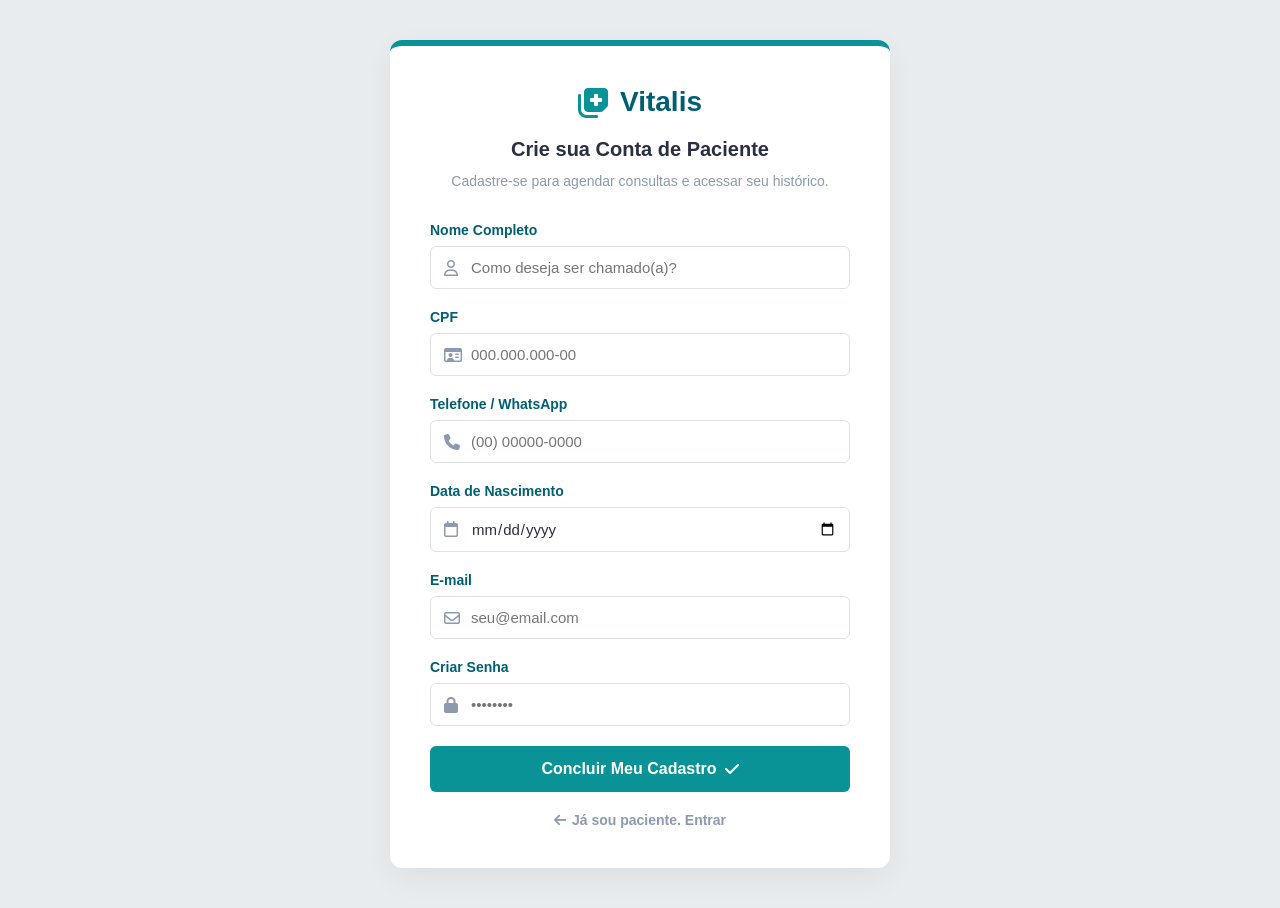
==== frontend/cadastro.html @ 556285bc "feat: atualização do front-end e refatoração de erros." ====
<!DOCTYPE html>
<html lang="pt-BR">
<head>
    <meta charset="UTF-8">
    <meta name="viewport" content="width=device-width, initial-scale=1.0">
    <title>Cadastro - Vitalis Agendamentos</title>
    <link rel="stylesheet" href="css/global.css">
    <link rel="stylesheet" href="css/auth-fluxo.css">
    <link rel="stylesheet" href="https://cdnjs.cloudflare.com/ajax/libs/font-awesome/6.4.0/css/all.min.css">
</head>
<body>
    <main class="tela-auth" style="height: auto; padding: 40px 0;">
        <div class="caixa-auth" style="max-width: 500px;">
            <div class="logo-sistema">
                <i class="fa-solid fa-notes-medical"></i>
                <span>Vitalis</span>
            </div>
            
            <h2>Crie sua Conta de Paciente</h2>
            <p>Cadastre-se para agendar consultas e acessar seu histórico.</p>
            
            <form id="formCadastro" action="index.html" method="GET">
                
                <div class="campo">
                    <label for="nome">Nome Completo</label>
                    <i class="fa-regular fa-user"></i>
                    <input type="text" id="nome" name="nome" placeholder="Como deseja ser chamado(a)?" required>
                </div>

                <div class="campo">
                    <label for="cpf">CPF</label>
                    <i class="fa-regular fa-id-card"></i>
                    <input type="text" id="cpf" name="cpf" placeholder="000.000.000-00" required>
                </div>

                <div class="campo">
                    <label for="telefone">Telefone / WhatsApp</label>
                    <i class="fa-solid fa-phone"></i>
                    <input type="text" id="telefone" name="telefone" placeholder="(00) 00000-0000" required>
                </div>

                <div class="campo">
                    <label for="nascimento">Data de Nascimento</label>
                    <i class="fa-regular fa-calendar"></i>
                    <input type="date" id="nascimento" name="nascimento" style="padding-left: 40px;" required>
                </div>

                <div class="campo">
                    <label for="email">E-mail</label>
                    <i class="fa-regular fa-envelope"></i>
                    <input type="email" id="email" name="email" placeholder="seu@email.com" required>
                </div>

                <div class="campo">
                    <label for="senha">Criar Senha</label>
                    <i class="fa-solid fa-lock"></i>
                    <input type="password" id="senha" name="senha" placeholder="••••••••" required>
                </div>
                
                <button type="submit" class="btn-acao">
                    Concluir Meu Cadastro <i class="fa-solid fa-check"></i>
                </button>

                <div class="voltar-login">
                    <a href="index.html"><i class="fa-solid fa-arrow-left"></i> Já sou paciente. Entrar</a>
                </div>
            </form>
        </div>
    </main>
</body>
</html>
---- frontend/css/global.css ----
/* Importação centralizada do Font Awesome para não poluir o HTML */
@import url('https://cdnjs.cloudflare.com/ajax/libs/font-awesome/6.4.0/css/all.min.css');

:root {
    /* Paleta Vitalis - Cores de Hospital / Clínica */
    --azul-confianca: #005f73; 
    --verde-saude: #0a9396;   
    --fundo-clinico: #e9ecef; 
    --branco-puro: #ffffff;
    --texto-principal: #2b2d42;
    --texto-secundario: #8d99ae;
    --borda: #dee2e6;
}

* {
    margin: 0;
    padding: 0;
    box-sizing: border-box;
    font-family: 'Segoe UI', Tahoma, Geneva, Verdana, sans-serif;
}

body {
    background-color: var(--fundo-clinico);
    color: var(--texto-principal);
}

/* ESTRUTURA DO LAYOUT */
.layout-app {
    display: flex;
    height: 100vh;
    overflow: hidden; 
}

/* MENU LATERAL (SIDEBAR) */
.menu-lateral {
    width: 260px;
    background-color: var(--azul-confianca);
    color: var(--branco-puro);
    display: flex;
    flex-direction: column;
    box-shadow: 4px 0 10px rgba(0, 0, 0, 0.05);
    z-index: 10;
}

.logo-sidebar {
    padding: 30px 20px;
    font-size: 24px;
    font-weight: bold;
    display: flex;
    align-items: center;
    gap: 12px;
    border-bottom: 1px solid rgba(255, 255, 255, 0.1);
}

.logo-sidebar i { color: var(--verde-saude); font-size: 28px; }

.navegacao {
    flex: 1;
    padding: 20px 0;
    display: flex;
    flex-direction: column;
    gap: 5px;
}

.item-menu {
    padding: 15px 25px;
    color: rgba(255, 255, 255, 0.7);
    text-decoration: none;
    font-weight: 500;
    display: flex;
    align-items: center;
    gap: 12px;
    transition: all 0.3s;
    border-left: 4px solid transparent;
}

.item-menu:hover, .item-menu.ativo {
    background-color: rgba(255, 255, 255, 0.05);
    color: var(--branco-puro);
    border-left-color: var(--verde-saude);
}

.rodape-sidebar {
    padding: 20px;
    border-top: 1px solid rgba(255, 255, 255, 0.1);
}

.btn-sair {
    color: #ff6b6b;
    text-decoration: none;
    display: flex;
    align-items: center;
    gap: 10px;
    font-weight: 600;
    transition: color 0.3s;
}

.btn-sair:hover { color: #ff4757; }

/* CONTEÚDO PRINCIPAL */
.conteudo-principal {
    flex: 1;
    background-color: var(--fundo-clinico);
    padding: 30px 40px;
    overflow-y: auto; 
}

.cabecalho-pagina {
    display: flex;
    justify-content: space-between;
    align-items: center;
    margin-bottom: 40px;
}

.cabecalho-pagina h1 { color: var(--texto-principal); font-size: 26px; }
.cabecalho-pagina p { color: var(--texto-secundario); font-size: 15px; margin-top: 5px; }

.avatar {
    width: 45px;
    height: 45px;
    background-color: var(--branco-puro);
    border-radius: 50%;
    display: flex;
    justify-content: center;
    align-items: center;
    color: var(--azul-confianca);
    font-size: 20px;
    box-shadow: 0 4px 10px rgba(0,0,0,0.05);
    border: 2px solid var(--borda);
}

/* CARDS DE RESUMO */
.grid-cards {
    display: grid;
    grid-template-columns: repeat(auto-fit, minmax(250px, 1fr));
    gap: 20px;
    margin-bottom: 40px;
}

.card-resumo {
    background-color: var(--branco-puro);
    padding: 25px;
    border-radius: 10px;
    display: flex;
    align-items: center;
    gap: 20px;
    box-shadow: 0 4px 15px rgba(0,0,0,0.03);
    border-left: 5px solid var(--verde-saude);
}

.icone-card {
    width: 60px;
    height: 60px;
    border-radius: 10px;
    display: flex;
    justify-content: center;
    align-items: center;
    font-size: 24px;
}

.icone-card.azul { background-color: rgba(0, 95, 115, 0.1); color: var(--azul-confianca); }
.icone-card.verde { background-color: rgba(10, 147, 150, 0.1); color: var(--verde-saude); }
.icone-card.laranja { background-color: rgba(244, 162, 97, 0.1); color: #f4a261; }

.info-card h3 { color: var(--texto-secundario); font-size: 14px; font-weight: 500; }
.info-card h2 { color: var(--texto-principal); font-size: 32px; margin-top: 5px; }

/* PAINEL E TABELA */
.painel-dados {
    background-color: var(--branco-puro);
    border-radius: 10px;
    padding: 25px;
    box-shadow: 0 4px 15px rgba(0,0,0,0.03);
}

.cabecalho-painel {
    display: flex;
    justify-content: space-between;
    align-items: center;
    margin-bottom: 20px;
}

.cabecalho-painel h2 { color: var(--texto-principal); font-size: 18px; }

.btn-novo {
    background-color: var(--verde-saude);
    color: white;
    border: none;
    padding: 10px 20px;
    border-radius: 6px;
    cursor: pointer;
    font-weight: bold;
    display: flex;
    gap: 8px;
    align-items: center;
}

.btn-novo:hover { background-color: var(--azul-confianca); }

.tabela-padrao {
    width: 100%;
    border-collapse: collapse;
}

.tabela-padrao th {
    text-align: left;
    padding: 15px;
    border-bottom: 2px solid var(--borda);
    color: var(--texto-secundario);
    font-weight: 600;
}

.tabela-padrao td {
    padding: 15px;
    border-bottom: 1px solid var(--borda);
    color: var(--texto-principal);
}

.badge {
    padding: 5px 12px;
    border-radius: 20px;
    font-size: 12px;
    font-weight: bold;
}

.badge-aguardando { background-color: rgba(244, 162, 97, 0.15); color: #d35400; }
.badge-atendimento { background-color: rgba(10, 147, 150, 0.15); color: var(--verde-saude); }
---- frontend/css/auth-fluxo.css ----
.tela-auth {
    display: flex;
    justify-content: center;
    align-items: center;
    height: 100vh;
}

.caixa-auth {
    background-color: var(--branco-puro);
    padding: 40px;
    border-radius: 12px;
    box-shadow: 0 10px 30px rgba(0, 0, 0, 0.05);
    width: 100%;
    max-width: 420px;
    text-align: center;
    border-top: 6px solid var(--verde-saude);
}

.logo-sistema {
    font-size: 28px;
    color: var(--azul-confianca);
    font-weight: bold;
    margin-bottom: 20px;
    display: flex;
    align-items: center;
    justify-content: center;
    gap: 10px;
}

.logo-sistema i { color: var(--verde-saude); font-size: 32px; }
.caixa-auth h2 { color: var(--texto-principal); font-size: 20px; margin-bottom: 10px; }
.caixa-auth p { color: var(--texto-secundario); margin-bottom: 30px; font-size: 14px; line-height: 1.5; }

.campo { text-align: left; margin-bottom: 20px; position: relative; }
.campo label { display: block; margin-bottom: 8px; font-weight: 600; font-size: 14px; color: var(--azul-confianca); }
.campo i { position: absolute; left: 14px; top: 38px; color: var(--texto-secundario); }

.campo input { 
    width: 100%; 
    padding: 12px 12px 12px 40px;
    border: 1px solid var(--borda); 
    border-radius: 6px; 
    font-size: 15px;
    color: var(--texto-principal);
    transition: all 0.3s;
}

.campo input:focus { 
    border-color: var(--verde-saude); 
    outline: none; 
    box-shadow: 0 0 0 3px rgba(10, 147, 150, 0.15); 
}

/* Estilo específico para a digitação do Token/Código */
.campo-token input {
    padding: 15px;
    text-align: center;
    font-size: 24px;
    letter-spacing: 12px; /* Afasta os números para parecer um PIN */
    font-weight: bold;
    color: var(--azul-confianca);
}

.btn-acao { 
    width: 100%; 
    padding: 14px; 
    background-color: var(--verde-saude); 
    color: var(--branco-puro); 
    border: none; 
    border-radius: 6px; 
    font-size: 16px; 
    font-weight: bold; 
    cursor: pointer; 
    transition: background-color 0.3s; 
    display: flex;
    justify-content: center;
    align-items: center;
    gap: 8px;
    margin-bottom: 20px;
}

.btn-acao:hover { background-color: var(--azul-confianca); }

.voltar-login a {
    color: var(--texto-secundario);
    font-size: 14px;
    text-decoration: none;
    font-weight: 600;
    transition: color 0.3s;
    display: flex;
    align-items: center;
    justify-content: center;
    gap: 6px;
}

.voltar-login a:hover { color: var(--azul-confianca); }
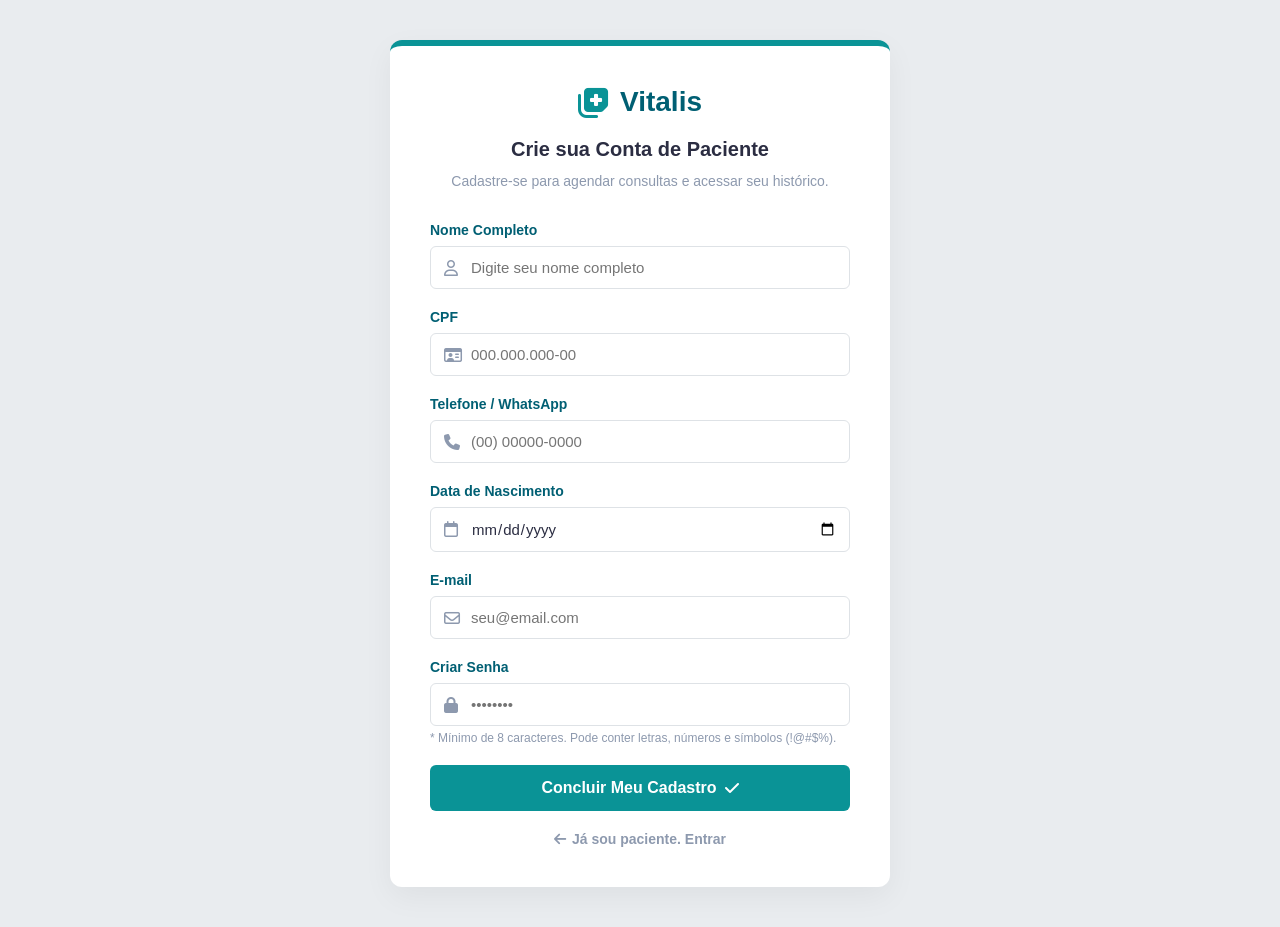
==== commit 6720f5df: "feat: Refatoração do frontend e atualização de funções e segurança no backend." ====
--- a/frontend/cadastro.html
+++ b/frontend/cadastro.html
@@ -19,12 +19,15 @@
             <h2>Crie sua Conta de Paciente</h2>
             <p>Cadastre-se para agendar consultas e acessar seu histórico.</p>
             
-            <form id="formCadastro" action="index.html" method="GET">
+            <form id="formCadastro">
                 
+                <!-- Caixa para exibir mensagens de erro ou sucesso (oculta por padrão) -->
+                <div id="mensagemCadastro" style="display: none; padding: 10px; border-radius: 6px; margin-bottom: 15px; font-size: 14px; font-weight: bold; text-align: center;"></div>
+
                 <div class="campo">
                     <label for="nome">Nome Completo</label>
                     <i class="fa-regular fa-user"></i>
-                    <input type="text" id="nome" name="nome" placeholder="Como deseja ser chamado(a)?" required>
+                    <input type="text" id="nome" name="nome" placeholder="Digite seu nome completo" required>
                 </div>
 
                 <div class="campo">
@@ -55,9 +58,12 @@
                     <label for="senha">Criar Senha</label>
                     <i class="fa-solid fa-lock"></i>
                     <input type="password" id="senha" name="senha" placeholder="••••••••" required>
+                    <small style="color: var(--texto-secundario); font-size: 12px; margin-top: 5px; display: block;">
+                        * Mínimo de 8 caracteres. Pode conter letras, números e símbolos (!@#$%).
+                    </small>
                 </div>
                 
-                <button type="submit" class="btn-acao">
+                <button type="submit" id="btnCadastrar" class="btn-acao">
                     Concluir Meu Cadastro <i class="fa-solid fa-check"></i>
                 </button>
 
@@ -65,6 +71,7 @@
                     <a href="index.html"><i class="fa-solid fa-arrow-left"></i> Já sou paciente. Entrar</a>
                 </div>
             </form>
+            <script src="js/cadastro.js"></script>
         </div>
     </main>
 </body>
